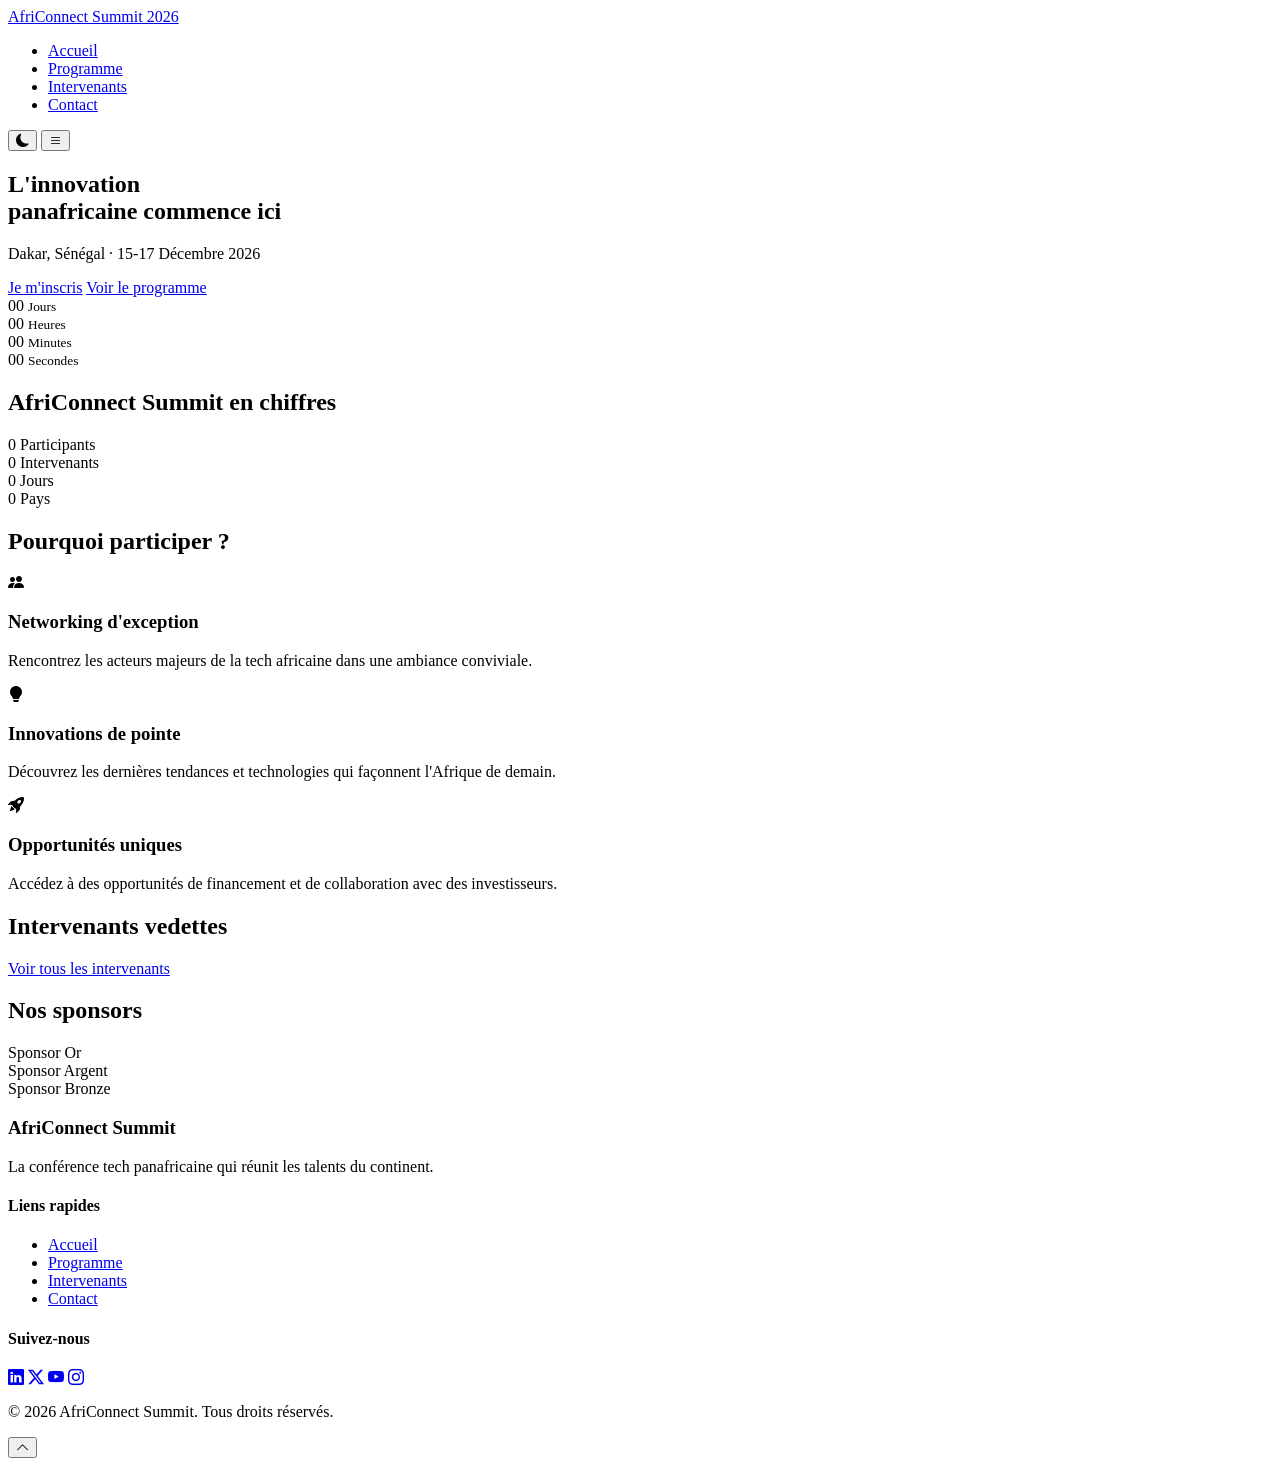
==== index.html @ 781bcf7b "Initialisation du projet AfriConnect Summit" ====
<!DOCTYPE html>
<html lang="fr">
<head>
    <meta charset="UTF-8">
    <meta name="viewport" content="width=device-width, initial-scale=1.0">
    <title>AfriConnect Summit 2026</title>

    <!-- Google Fonts -->
    <link rel="preconnect" href="https://fonts.googleapis.com">
    <link rel="preconnect" href="https://fonts.gstatic.com" crossorigin>
    <link href="https://fonts.googleapis.com/css2?family=Inter:wght@300;400;500;600;700&family=Space+Grotesk:wght@500;600;700&display=swap" rel="stylesheet">

    <!-- Bootstrap Icons -->
    <link rel="stylesheet" href="https://cdn.jsdelivr.net/npm/bootstrap-icons@1.11.3/font/bootstrap-icons.min.css">

    <!-- CSS -->
    <link rel="stylesheet" href="css/style.css">

    <!-- Favicon (optionnel) -->
    <link rel="icon" href="images/favicon.ico">
</head>
<body>

    <!-- ============================================
         NAVBAR
         ============================================ -->
    <header id="navbar">
        <nav>
            <div class="nav-logo">
                <a href="index.html">AfriConnect <span>Summit 2026</span></a>
            </div>

            <ul class="nav-links">
                <li><a href="index.html" class="active">Accueil</a></li>
                <li><a href="programme.html">Programme</a></li>
                <li><a href="intervenants.html">Intervenants</a></li>
                <li><a href="contact.html">Contact</a></li>
            </ul>

            <div class="nav-actions">
                <button id="themeToggle" aria-label="Basculer le thème">
                    <i class="bi bi-moon-fill"></i>
                </button>
                <button id="hamburger" aria-label="Menu" class="hamburger">
                    <i class="bi bi-list"></i>
                </button>
            </div>
        </nav>
    </header>

    <!-- ============================================
         MAIN CONTENT
         ============================================ -->
    <main>

        <!-- SECTION HERO -->
        <section id="hero">
            <div class="hero-content">
                <h1>L'innovation <br>panafricaine commence ici</h1>
                <p>Dakar, Sénégal · 15-17 Décembre 2026</p>
                <div class="hero-buttons">
                    <a href="contact.html" class="btn btn-primary">Je m'inscris</a>
                    <a href="programme.html" class="btn btn-secondary">Voir le programme</a>
                </div>
                <!-- Compte à rebours -->
                <div id="countdown">
                    <div class="countdown-item">
                        <span id="days">00</span>
                        <small>Jours</small>
                    </div>
                    <div class="countdown-item">
                        <span id="hours">00</span>
                        <small>Heures</small>
                    </div>
                    <div class="countdown-item">
                        <span id="minutes">00</span>
                        <small>Minutes</small>
                    </div>
                    <div class="countdown-item">
                        <span id="seconds">00</span>
                        <small>Secondes</small>
                    </div>
                </div>
            </div>
        </section>

        <!-- SECTION CHIFFRES CLÉS -->
        <section id="stats">
            <div class="container">
                <h2>AfriConnect Summit en chiffres</h2>
                <div class="stats-grid">
                    <div class="stat-item">
                        <span class="stat-number" data-target="1200">0</span>
                        <span class="stat-label">Participants</span>
                    </div>
                    <div class="stat-item">
                        <span class="stat-number" data-target="48">0</span>
                        <span class="stat-label">Intervenants</span>
                    </div>
                    <div class="stat-item">
                        <span class="stat-number" data-target="3">0</span>
                        <span class="stat-label">Jours</span>
                    </div>
                    <div class="stat-item">
                        <span class="stat-number" data-target="12">0</span>
                        <span class="stat-label">Pays</span>
                    </div>
                </div>
            </div>
        </section>

        <!-- SECTION POURQUOI PARTICIPER -->
        <section id="why-attend">
            <div class="container">
                <h2>Pourquoi participer ?</h2>
                <div class="why-grid">
                    <div class="why-item">
                        <i class="bi bi-people-fill"></i>
                        <h3>Networking d'exception</h3>
                        <p>Rencontrez les acteurs majeurs de la tech africaine dans une ambiance conviviale.</p>
                    </div>
                    <div class="why-item">
                        <i class="bi bi-lightbulb-fill"></i>
                        <h3>Innovations de pointe</h3>
                        <p>Découvrez les dernières tendances et technologies qui façonnent l'Afrique de demain.</p>
                    </div>
                    <div class="why-item">
                        <i class="bi bi-rocket-takeoff-fill"></i>
                        <h3>Opportunités uniques</h3>
                        <p>Accédez à des opportunités de financement et de collaboration avec des investisseurs.</p>
                    </div>
                </div>
            </div>
        </section>

        <!-- SECTION INTERVENANTS VEDETTES -->
        <section id="featured-speakers">
            <div class="container">
                <h2>Intervenants vedettes</h2>
                <div class="speakers-grid">
                    <!-- Les 4 cartes seront créées ici -->
                </div>
                <div class="text-center">
                    <a href="intervenants.html" class="btn btn-primary">Voir tous les intervenants</a>
                </div>
            </div>
        </section>

        <!-- SECTION SPONSORS -->
        <section id="sponsors">
            <div class="container">
                <h2>Nos sponsors</h2>
                <div class="sponsors-list">
                    <div class="sponsor gold">Sponsor Or</div>
                    <div class="sponsor silver">Sponsor Argent</div>
                    <div class="sponsor bronze">Sponsor Bronze</div>
                </div>
            </div>
        </section>

    </main>

    <!-- ============================================
         FOOTER
         ============================================ -->
    <footer>
        <div class="container">
            <div class="footer-grid">
                <div class="footer-col">
                    <h3>AfriConnect Summit</h3>
                    <p>La conférence tech panafricaine qui réunit les talents du continent.</p>
                </div>
                <div class="footer-col">
                    <h4>Liens rapides</h4>
                    <ul>
                        <li><a href="index.html">Accueil</a></li>
                        <li><a href="programme.html">Programme</a></li>
                        <li><a href="intervenants.html">Intervenants</a></li>
                        <li><a href="contact.html">Contact</a></li>
                    </ul>
                </div>
                <div class="footer-col">
                    <h4>Suivez-nous</h4>
                    <div class="social-links">
                        <a href="#" aria-label="LinkedIn"><i class="bi bi-linkedin"></i></a>
                        <a href="#" aria-label="Twitter"><i class="bi bi-twitter-x"></i></a>
                        <a href="#" aria-label="YouTube"><i class="bi bi-youtube"></i></a>
                        <a href="#" aria-label="Instagram"><i class="bi bi-instagram"></i></a>
                    </div>
                </div>
            </div>
            <div class="footer-bottom">
                <p>&copy; <span id="currentYear">2026</span> AfriConnect Summit. Tous droits réservés.</p>
                <button id="backToTop" aria-label="Retour en haut">
                    <i class="bi bi-chevron-up"></i>
                </button>
            </div>
        </div>
    </footer>

    <!-- JavaScript -->
    <script src="js/main.js"></script>
</body>
</html>
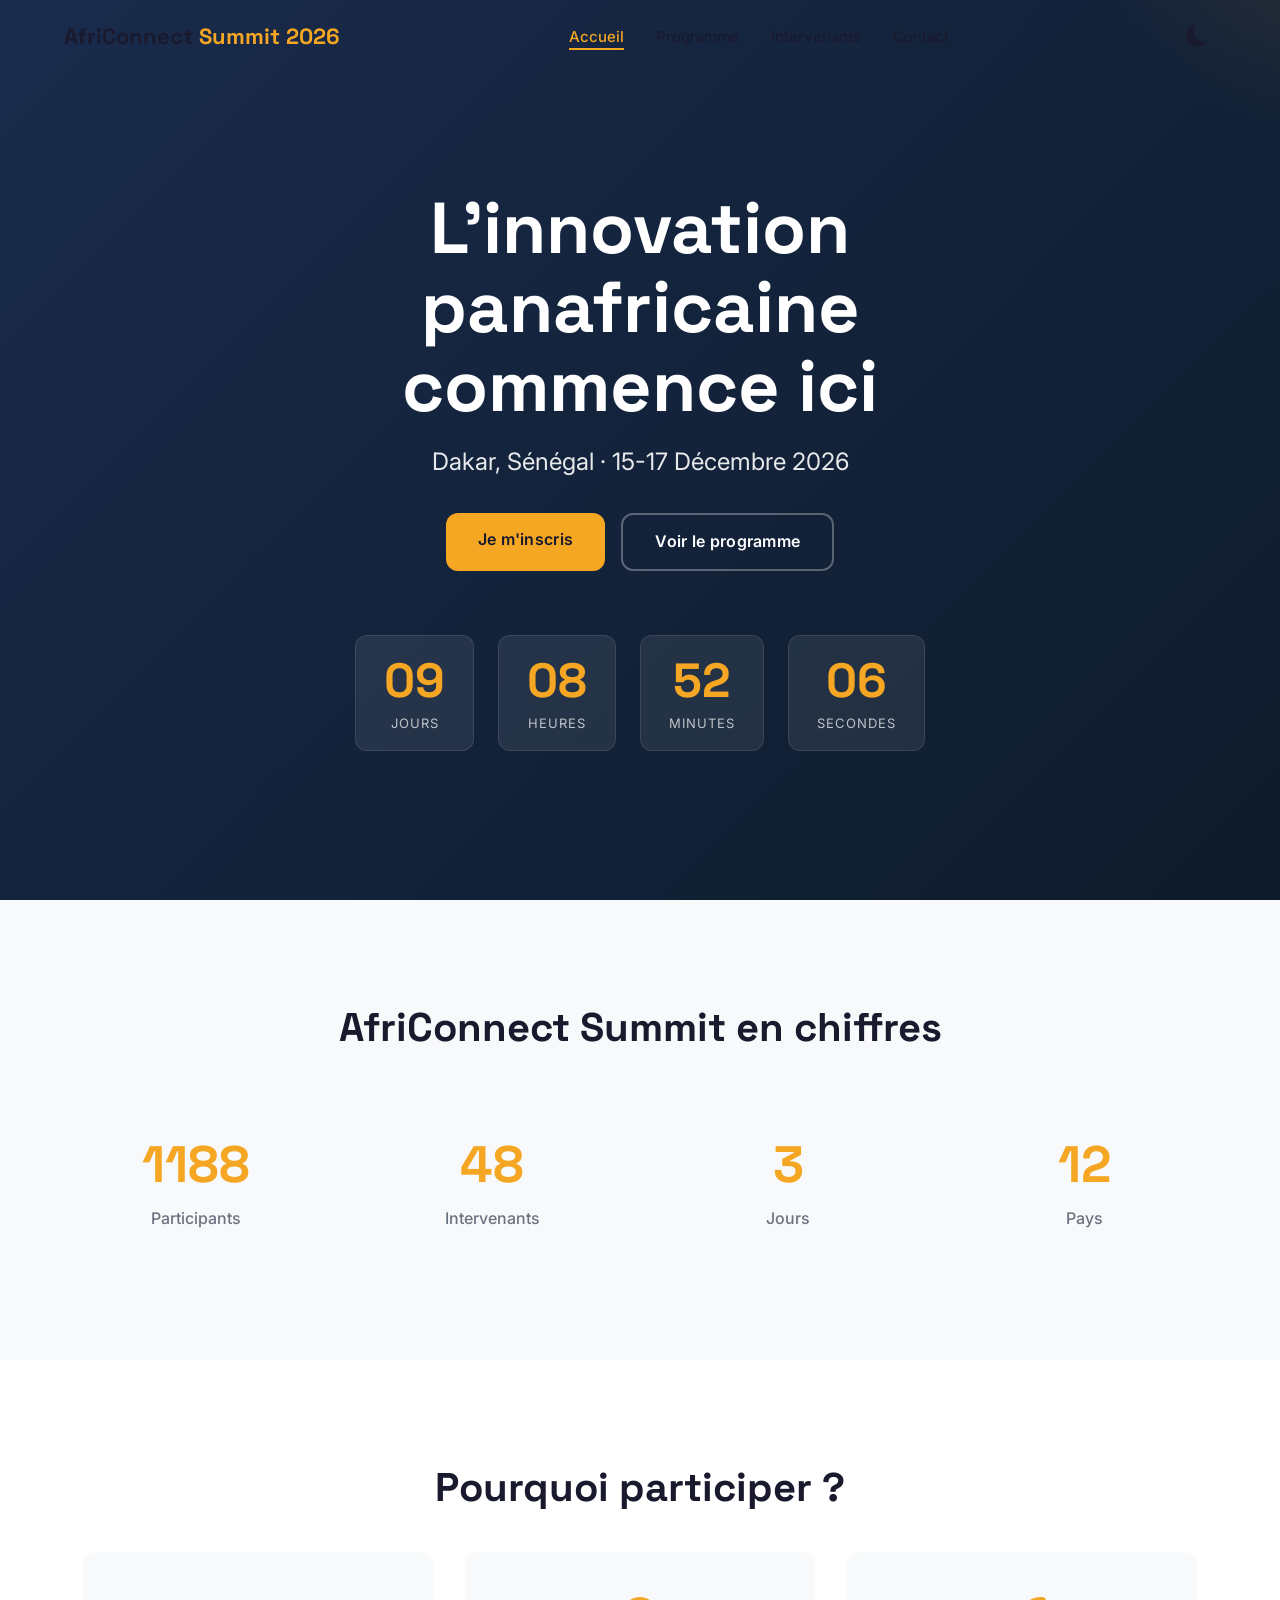
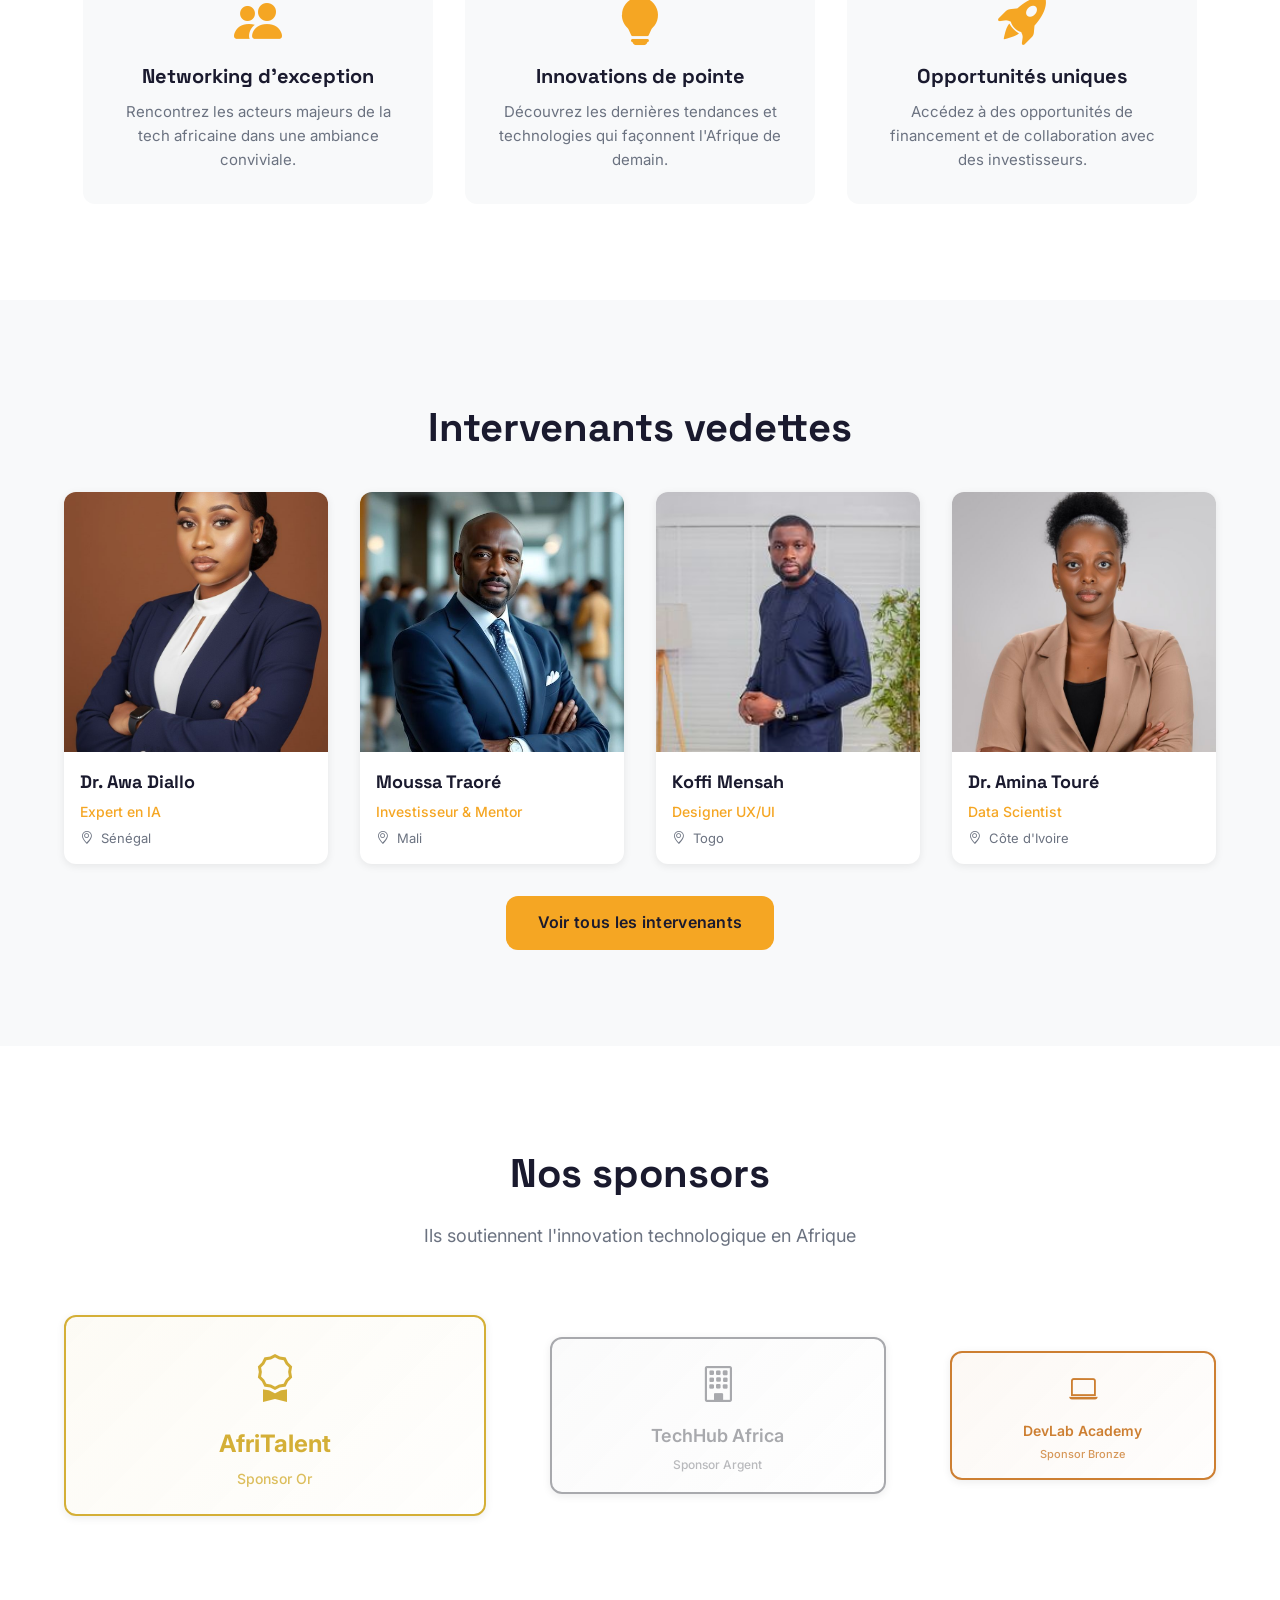
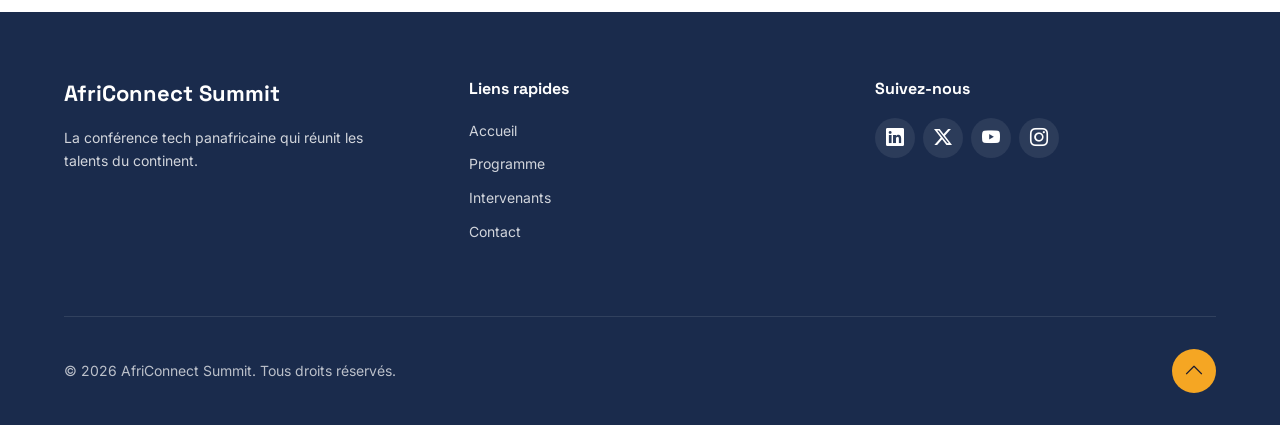
==== commit 90d5de0d: "Initialisation du projet : structure et README" ====
--- a/index.html
+++ b/index.html
@@ -138,7 +138,45 @@
             <div class="container">
                 <h2>Intervenants vedettes</h2>
                 <div class="speakers-grid">
-                    <!-- Les 4 cartes seront créées ici -->
+                    <!-- Carte 1 -->
+                    <div class="speaker-card" data-category="ia-tech">
+                        <img src="images/photo-1.jpg" alt="Dr. Awa Diallo - Photo de profil" loading="lazy">
+                        <div class="speaker-info">
+                            <h3>Dr. Awa Diallo</h3>
+                            <span class="speaker-role">Expert en IA</span>
+                            <span class="speaker-country"><i class="bi bi-geo-alt"></i> Sénégal</span>
+                        </div>
+                    </div>
+
+                    <!-- Carte 2 -->
+                    <div class="speaker-card" data-category="business">
+                        <img src="images/photo-5.jpg" alt="Moussa Traoré - Photo de profil" loading="lazy">
+                        <div class="speaker-info">
+                            <h3>Moussa Traoré</h3>
+                            <span class="speaker-role">Investisseur & Mentor</span>
+                            <span class="speaker-country"><i class="bi bi-geo-alt"></i> Mali</span>
+                        </div>
+                    </div>
+
+                    <!-- Carte 3 -->
+                    <div class="speaker-card" data-category="design">
+                        <img src="images/photo-3.jpg" alt="Koffi Mensah - Photo de profil" loading="lazy">
+                        <div class="speaker-info">
+                            <h3>Koffi Mensah</h3>
+                            <span class="speaker-role">Designer UX/UI</span>
+                            <span class="speaker-country"><i class="bi bi-geo-alt"></i> Togo</span>
+                        </div>
+                    </div>
+
+                    <!-- Carte 4 -->
+                    <div class="speaker-card" data-category="data">
+                        <img src="images/photo-6.jpg" alt="Dr. Amina Touré - Photo de profil" loading="lazy">
+                        <div class="speaker-info">
+                            <h3>Dr. Amina Touré</h3>
+                            <span class="speaker-role">Data Scientist</span>
+                            <span class="speaker-country"><i class="bi bi-geo-alt"></i> Côte d'Ivoire</span>
+                        </div>
+                    </div>
                 </div>
                 <div class="text-center">
                     <a href="intervenants.html" class="btn btn-primary">Voir tous les intervenants</a>
@@ -146,14 +184,34 @@
             </div>
         </section>
 
-        <!-- SECTION SPONSORS -->
+        <!-- ============================================
+             SECTION SPONSORS AVEC AFRITALENT
+             ============================================ -->
         <section id="sponsors">
             <div class="container">
                 <h2>Nos sponsors</h2>
+                <p class="section-subtitle">Ils soutiennent l'innovation technologique en Afrique</p>
                 <div class="sponsors-list">
-                    <div class="sponsor gold">Sponsor Or</div>
-                    <div class="sponsor silver">Sponsor Argent</div>
-                    <div class="sponsor bronze">Sponsor Bronze</div>
+                    <!-- Sponsor Or - AfriTalent (le plus grand) -->
+                    <div class="sponsor gold">
+                        <i class="bi bi-award"></i>
+                        <span>AfriTalent</span>
+                        <small>Sponsor Or</small>
+                    </div>
+                    
+                    <!-- Sponsor Argent -->
+                    <div class="sponsor silver">
+                        <i class="bi bi-building"></i>
+                        <span>TechHub Africa</span>
+                        <small>Sponsor Argent</small>
+                    </div>
+                    
+                    <!-- Sponsor Bronze (le plus petit) -->
+                    <div class="sponsor bronze">
+                        <i class="bi bi-laptop"></i>
+                        <span>DevLab Academy</span>
+                        <small>Sponsor Bronze</small>
+                    </div>
                 </div>
             </div>
         </section>
--- a/css/style.css
+++ b/css/style.css
@@ -0,0 +1,1684 @@
+/* ============================================
+   VARIABLES CSS
+   ============================================ */
+:root {
+    /* Couleurs principales */
+    --color-primary: #1A2B4C;
+    --color-primary-light: #2A4B7C;
+    --color-secondary: #F5A623;
+    --color-secondary-light: #F7C35C;
+    --color-accent: #E74C3C;
+    --color-accent-light: #F1948A;
+    
+    /* Couleurs neutres */
+    --color-bg: #FFFFFF;
+    --color-text: #1A1A2E;
+    --color-surface: #F8F9FA;
+    --color-surface-hover: #EEF0F2;
+    --color-border: #E0E0E0;
+    --color-muted: #6B7280;
+    
+    /* Typographie */
+    --font-heading: 'Space Grotesk', sans-serif;
+    --font-body: 'Inter', sans-serif;
+    
+    /* Espacements */
+    --spacing-xs: 4px;
+    --spacing-sm: 8px;
+    --spacing-md: 16px;
+    --spacing-lg: 32px;
+    --spacing-xl: 64px;
+    --spacing-xxl: 96px;
+    
+    /* Rayons */
+    --radius-sm: 8px;
+    --radius-md: 12px;
+    --radius-lg: 20px;
+    --radius-xl: 28px;
+    
+    /* Ombres */
+    --shadow-sm: 0 2px 8px rgba(0,0,0,0.08);
+    --shadow-md: 0 4px 20px rgba(0,0,0,0.12);
+    --shadow-lg: 0 8px 40px rgba(0,0,0,0.16);
+    --shadow-xl: 0 12px 60px rgba(0,0,0,0.20);
+    
+    /* Transitions */
+    --transition: 0.3s ease;
+    --transition-slow: 0.5s ease;
+    
+    /* Container */
+    --container-max: 1200px;
+    --container-padding: 24px;
+}
+
+/* ============================================
+   DARK MODE
+   ============================================ */
+[data-theme="dark"] {
+    --color-primary: #58A6FF;
+    --color-primary-light: #79C0FF;
+    --color-secondary: #F5A623;
+    --color-secondary-light: #F7C35C;
+    --color-accent: #FF6B6B;
+    --color-accent-light: #FF9999;
+    --color-bg: #0D1117;
+    --color-text: #E6EDF3;
+    --color-surface: #161B22;
+    --color-surface-hover: #21262D;
+    --color-border: #30363D;
+    --color-muted: #8B949E;
+    --shadow-sm: 0 2px 8px rgba(0,0,0,0.4);
+    --shadow-md: 0 4px 20px rgba(0,0,0,0.5);
+    --shadow-lg: 0 8px 40px rgba(0,0,0,0.6);
+    --shadow-xl: 0 12px 60px rgba(0,0,0,0.7);
+}
+
+/* ============================================
+   RESET & STYLES DE BASE
+   ============================================ */
+* {
+    margin: 0;
+    padding: 0;
+    box-sizing: border-box;
+}
+
+html {
+    scroll-behavior: smooth;
+}
+
+body {
+    font-family: var(--font-body);
+    background-color: var(--color-bg);
+    color: var(--color-text);
+    line-height: 1.6;
+    transition: background-color var(--transition), color var(--transition);
+    overflow-x: hidden;
+}
+
+a {
+    text-decoration: none;
+    color: inherit;
+}
+
+img {
+    max-width: 100%;
+    display: block;
+}
+
+ul {
+    list-style: none;
+}
+
+/* ============================================
+   CONTAINER
+   ============================================ */
+.container {
+    max-width: var(--container-max);
+    margin: 0 auto;
+    padding: 0 var(--container-padding);
+}
+
+/* ============================================
+   BOUTONS
+   ============================================ */
+.btn {
+    display: inline-block;
+    padding: 14px 32px;
+    border-radius: var(--radius-md);
+    font-family: var(--font-body);
+    font-weight: 600;
+    font-size: 16px;
+    border: none;
+    cursor: pointer;
+    transition: all var(--transition);
+    text-align: center;
+    letter-spacing: 0.3px;
+}
+
+.btn-primary {
+    background: var(--color-secondary);
+    color: #1A1A2E;
+}
+
+.btn-primary:hover {
+    background: var(--color-secondary-light);
+    transform: translateY(-2px);
+    box-shadow: var(--shadow-md);
+}
+
+.btn-secondary {
+    background: transparent;
+    color: var(--color-text);
+    border: 2px solid var(--color-border);
+}
+
+.btn-secondary:hover {
+    background: var(--color-surface);
+    border-color: var(--color-secondary);
+    transform: translateY(-2px);
+}
+
+.btn-outline {
+    background: transparent;
+    color: var(--color-secondary);
+    border: 2px solid var(--color-secondary);
+}
+
+.btn-outline:hover {
+    background: var(--color-secondary);
+    color: #1A1A2E;
+    transform: translateY(-2px);
+}
+
+.text-center {
+    text-align: center;
+}
+
+/* ============================================
+   SECTION TITLES
+   ============================================ */
+section h2 {
+    font-family: var(--font-heading);
+    font-size: clamp(28px, 4vw, 40px);
+    font-weight: 700;
+    text-align: center;
+    margin-bottom: var(--spacing-md);
+}
+
+.section-subtitle {
+    text-align: center;
+    color: var(--color-muted);
+    font-size: 18px;
+    max-width: 600px;
+    margin: 0 auto var(--spacing-xl);
+}
+
+/* ============================================
+   NAVBAR
+   ============================================ */
+#navbar {
+    position: fixed;
+    top: 0;
+    left: 0;
+    right: 0;
+    z-index: 1000;
+    padding: 16px 0;
+    transition: all var(--transition);
+    background: transparent;
+}
+
+#navbar.scrolled {
+    background: var(--color-bg);
+    box-shadow: var(--shadow-sm);
+    padding: 12px 0;
+    backdrop-filter: blur(10px);
+    -webkit-backdrop-filter: blur(10px);
+}
+
+[data-theme="dark"] #navbar.scrolled {
+    background: rgba(13, 17, 23, 0.92);
+}
+
+#navbar nav {
+    max-width: var(--container-max);
+    margin: 0 auto;
+    padding: 0 var(--container-padding);
+    display: flex;
+    align-items: center;
+    justify-content: space-between;
+}
+
+.nav-logo a {
+    font-family: var(--font-heading);
+    font-size: 22px;
+    font-weight: 700;
+    color: var(--color-text);
+}
+
+.nav-logo span {
+    color: var(--color-secondary);
+}
+
+.nav-links {
+    display: flex;
+    align-items: center;
+    gap: 32px;
+}
+
+.nav-links a {
+    font-size: 15px;
+    font-weight: 500;
+    color: var(--color-text);
+    transition: color var(--transition);
+    position: relative;
+}
+
+.nav-links a::after {
+    content: '';
+    position: absolute;
+    bottom: -4px;
+    left: 0;
+    width: 0;
+    height: 2px;
+    background: var(--color-secondary);
+    transition: width var(--transition);
+}
+
+.nav-links a:hover::after,
+.nav-links a.active::after {
+    width: 100%;
+}
+
+.nav-links a.active {
+    color: var(--color-secondary);
+}
+
+.nav-actions {
+    display: flex;
+    align-items: center;
+    gap: 12px;
+}
+
+#themeToggle,
+.hamburger {
+    background: none;
+    border: none;
+    font-size: 22px;
+    color: var(--color-text);
+    cursor: pointer;
+    padding: 8px;
+    border-radius: 50%;
+    transition: background var(--transition);
+    display: flex;
+    align-items: center;
+    justify-content: center;
+}
+
+#themeToggle:hover,
+.hamburger:hover {
+    background: var(--color-surface-hover);
+}
+
+.hamburger {
+    display: none;
+    font-size: 28px;
+}
+
+/* ============================================
+   HERO SECTION
+   ============================================ */
+#hero {
+    min-height: 100vh;
+    display: flex;
+    align-items: center;
+    justify-content: center;
+    text-align: center;
+    background: linear-gradient(135deg, var(--color-primary) 0%, #0D1B2A 100%);
+    color: #fff;
+    padding: 100px 20px 60px;
+    position: relative;
+    overflow: hidden;
+}
+
+#hero::before {
+    content: '';
+    position: absolute;
+    top: -50%;
+    right: -30%;
+    width: 600px;
+    height: 600px;
+    background: radial-gradient(circle, rgba(245, 166, 35, 0.15) 0%, transparent 70%);
+    border-radius: 50%;
+    animation: heroGlow 8s ease-in-out infinite alternate;
+}
+
+@keyframes heroGlow {
+    0% { transform: translate(0, 0) scale(1); }
+    100% { transform: translate(-100px, 50px) scale(1.2); }
+}
+
+.hero-content {
+    position: relative;
+    z-index: 1;
+    max-width: 800px;
+    animation: heroFadeIn 1.2s ease forwards;
+}
+
+@keyframes heroFadeIn {
+    from {
+        opacity: 0;
+        transform: translateY(40px);
+    }
+    to {
+        opacity: 1;
+        transform: translateY(0);
+    }
+}
+
+#hero h1 {
+    font-family: var(--font-heading);
+    font-size: clamp(40px, 7vw, 72px);
+    font-weight: 700;
+    line-height: 1.1;
+    margin-bottom: var(--spacing-md);
+}
+
+#hero h1 br {
+    display: block;
+}
+
+#hero p {
+    font-size: clamp(18px, 2vw, 24px);
+    opacity: 0.9;
+    margin-bottom: var(--spacing-lg);
+}
+
+.hero-buttons {
+    display: flex;
+    gap: var(--spacing-md);
+    justify-content: center;
+    flex-wrap: wrap;
+    margin-bottom: var(--spacing-xl);
+}
+
+.hero-buttons .btn-primary {
+    background: var(--color-secondary);
+    color: #1A1A2E;
+}
+
+.hero-buttons .btn-primary:hover {
+    background: var(--color-secondary-light);
+    transform: translateY(-3px);
+    box-shadow: 0 8px 30px rgba(245, 166, 35, 0.3);
+}
+
+.hero-buttons .btn-secondary {
+    border-color: rgba(255,255,255,0.3);
+    color: #fff;
+}
+
+.hero-buttons .btn-secondary:hover {
+    background: rgba(255,255,255,0.1);
+    border-color: #fff;
+}
+
+/* ============================================
+   COUNTDOWN
+   ============================================ */
+#countdown {
+    display: flex;
+    gap: 24px;
+    justify-content: center;
+    margin-top: var(--spacing-lg);
+    flex-wrap: wrap;
+}
+
+.countdown-item {
+    display: flex;
+    flex-direction: column;
+    align-items: center;
+    background: rgba(255,255,255,0.08);
+    backdrop-filter: blur(10px);
+    -webkit-backdrop-filter: blur(10px);
+    border: 1px solid rgba(255,255,255,0.1);
+    border-radius: var(--radius-md);
+    padding: 16px 28px;
+    min-width: 80px;
+    transition: all var(--transition);
+}
+
+.countdown-item:hover {
+    transform: translateY(-4px);
+    background: rgba(255,255,255,0.15);
+}
+
+.countdown-item span {
+    font-family: var(--font-heading);
+    font-size: clamp(32px, 4vw, 48px);
+    font-weight: 700;
+    color: var(--color-secondary);
+    line-height: 1.2;
+}
+
+.countdown-item small {
+    font-size: 13px;
+    text-transform: uppercase;
+    letter-spacing: 1px;
+    opacity: 0.7;
+    margin-top: 4px;
+}
+
+/* ============================================
+   STATS SECTION
+   ============================================ */
+#stats {
+    padding: var(--spacing-xxl) 0;
+    background: var(--color-surface);
+    transition: background var(--transition);
+}
+
+.stats-grid {
+    display: grid;
+    grid-template-columns: repeat(4, 1fr);
+    gap: var(--spacing-lg);
+    margin-top: var(--spacing-lg);
+}
+
+.stat-item {
+    text-align: center;
+    padding: var(--spacing-lg);
+}
+
+.stat-number {
+    font-family: var(--font-heading);
+    font-size: clamp(36px, 4vw, 52px);
+    font-weight: 700;
+    color: var(--color-secondary);
+    display: block;
+}
+
+.stat-label {
+    font-size: 16px;
+    color: var(--color-muted);
+    font-weight: 500;
+    margin-top: var(--spacing-xs);
+}
+
+/* ============================================
+   WHY ATTEND SECTION
+   ============================================ */
+#why-attend {
+    padding: var(--spacing-xxl) 0;
+}
+
+.why-grid {
+    display: flex;
+    gap: var(--spacing-lg);
+    justify-content: center;
+    flex-wrap: wrap;
+    margin-top: var(--spacing-lg);
+}
+
+.why-item {
+    flex: 1;
+    min-width: 250px;
+    max-width: 350px;
+    text-align: center;
+    padding: var(--spacing-lg);
+    border-radius: var(--radius-md);
+    background: var(--color-surface);
+    transition: all var(--transition);
+    opacity: 0;
+    transform: translateY(30px);
+}
+
+.why-item.visible {
+    opacity: 1;
+    transform: translateY(0);
+}
+
+.why-item:hover {
+    transform: translateY(-8px);
+    box-shadow: var(--shadow-md);
+}
+
+.why-item i {
+    font-size: 48px;
+    color: var(--color-secondary);
+    margin-bottom: var(--spacing-md);
+}
+
+.why-item h3 {
+    font-family: var(--font-heading);
+    font-size: 20px;
+    margin-bottom: var(--spacing-sm);
+}
+
+.why-item p {
+    color: var(--color-muted);
+    font-size: 15px;
+}
+
+/* ============================================
+   SPEAKERS SECTION
+   ============================================ */
+#featured-speakers,
+#speakers {
+    padding: var(--spacing-xxl) 0;
+    background: var(--color-surface);
+    transition: background var(--transition);
+}
+
+.speakers-grid {
+    display: grid;
+    grid-template-columns: repeat(4, 1fr);
+    gap: var(--spacing-lg);
+    margin: var(--spacing-lg) 0;
+}
+
+.speaker-card {
+    background: var(--color-bg);
+    border-radius: var(--radius-md);
+    overflow: hidden;
+    transition: all var(--transition);
+    box-shadow: var(--shadow-sm);
+    cursor: pointer;
+}
+
+.speaker-card:hover {
+    transform: translateY(-8px);
+    box-shadow: var(--shadow-lg);
+}
+
+.speaker-card img {
+    width: 100%;
+    height: 260px;
+    object-fit: cover;
+}
+
+.speaker-info {
+    padding: var(--spacing-md);
+}
+
+.speaker-info h3 {
+    font-family: var(--font-heading);
+    font-size: 18px;
+    margin-bottom: 4px;
+}
+
+.speaker-role {
+    display: block;
+    font-size: 14px;
+    color: var(--color-secondary);
+    font-weight: 500;
+}
+
+.speaker-country {
+    display: block;
+    font-size: 13px;
+    color: var(--color-muted);
+    margin-top: 4px;
+}
+
+.speaker-country i {
+    margin-right: 4px;
+}
+
+/* ============================================
+   SPONSORS SECTION
+   ============================================ */
+#sponsors {
+    padding: var(--spacing-xxl) 0;
+}
+
+.sponsors-list {
+    display: flex;
+    align-items: center;
+    justify-content: center;
+    gap: var(--spacing-xl);
+    flex-wrap: wrap;
+    margin-top: var(--spacing-lg);
+}
+
+.sponsor {
+    text-align: center;
+    border-radius: var(--radius-md);
+    font-weight: 600;
+    transition: all var(--transition);
+    border: 2px solid var(--color-border);
+    background: var(--color-bg);
+    box-shadow: var(--shadow-sm);
+    cursor: default;
+    display: flex;
+    flex-direction: column;
+    align-items: center;
+    justify-content: center;
+}
+
+.sponsor:hover {
+    transform: translateY(-8px);
+    box-shadow: var(--shadow-lg);
+}
+
+/* Sponsor Or - le plus grand */
+.sponsor.gold {
+    font-size: 24px;
+    padding: 24px 48px;
+    border-color: #D4AF37;
+    color: #D4AF37;
+    flex: 1.2;
+    background: linear-gradient(135deg, rgba(212, 175, 55, 0.05), rgba(212, 175, 55, 0.01));
+}
+
+.sponsor.gold i {
+    font-size: 48px;
+    display: block;
+    margin-bottom: var(--spacing-sm);
+}
+
+.sponsor.gold span {
+    display: block;
+    font-weight: 700;
+}
+
+.sponsor.gold small {
+    display: block;
+    font-size: 14px;
+    font-weight: 500;
+    opacity: 0.8;
+    margin-top: var(--spacing-xs);
+}
+
+/* Sponsor Argent - taille moyenne */
+.sponsor.silver {
+    font-size: 18px;
+    padding: 18px 32px;
+    border-color: #A8A9AD;
+    color: #A8A9AD;
+    flex: 1;
+    background: linear-gradient(135deg, rgba(168, 169, 173, 0.05), rgba(168, 169, 173, 0.01));
+}
+
+.sponsor.silver i {
+    font-size: 36px;
+    display: block;
+    margin-bottom: var(--spacing-sm);
+}
+
+.sponsor.silver span {
+    display: block;
+    font-weight: 600;
+}
+
+.sponsor.silver small {
+    display: block;
+    font-size: 12px;
+    font-weight: 500;
+    opacity: 0.8;
+    margin-top: var(--spacing-xs);
+}
+
+/* Sponsor Bronze - le plus petit */
+.sponsor.bronze {
+    font-size: 14px;
+    padding: 14px 24px;
+    border-color: #CD7F32;
+    color: #CD7F32;
+    flex: 0.8;
+    background: linear-gradient(135deg, rgba(205, 127, 50, 0.05), rgba(205, 127, 50, 0.01));
+}
+
+.sponsor.bronze i {
+    font-size: 28px;
+    display: block;
+    margin-bottom: var(--spacing-sm);
+}
+
+.sponsor.bronze span {
+    display: block;
+    font-weight: 600;
+}
+
+.sponsor.bronze small {
+    display: block;
+    font-size: 11px;
+    font-weight: 500;
+    opacity: 0.8;
+    margin-top: var(--spacing-xs);
+}
+
+/* Dark mode pour les sponsors */
+[data-theme="dark"] .sponsor.gold {
+    border-color: #F5C842;
+    color: #F5C842;
+}
+
+[data-theme="dark"] .sponsor.silver {
+    border-color: #C0C0C0;
+    color: #C0C0C0;
+}
+
+[data-theme="dark"] .sponsor.bronze {
+    border-color: #E08B4A;
+    color: #E08B4A;
+}
+
+/* ============================================
+   PAGE HERO (internal pages)
+   ============================================ */
+.page-hero {
+    padding: 140px 0 60px;
+    background: linear-gradient(135deg, var(--color-primary) 0%, #0D1B2A 100%);
+    color: #fff;
+    text-align: center;
+}
+
+.page-hero h1 {
+    font-family: var(--font-heading);
+    font-size: clamp(32px, 5vw, 52px);
+    font-weight: 700;
+}
+
+.breadcrumb {
+    margin-top: var(--spacing-md);
+    font-size: 14px;
+}
+
+.breadcrumb a {
+    color: var(--color-secondary);
+    transition: color var(--transition);
+}
+
+.breadcrumb a:hover {
+    color: var(--color-secondary-light);
+}
+
+.breadcrumb .separator {
+    margin: 0 8px;
+    opacity: 0.5;
+}
+
+/* ============================================
+   PROGRAM / TABS SECTION
+   ============================================ */
+#program {
+    padding: var(--spacing-xxl) 0;
+}
+
+.tabs {
+    display: flex;
+    gap: var(--spacing-sm);
+    justify-content: center;
+    margin-bottom: var(--spacing-lg);
+    flex-wrap: wrap;
+}
+
+.tab-btn {
+    padding: 12px 28px;
+    border: 2px solid var(--color-border);
+    background: transparent;
+    border-radius: var(--radius-md);
+    font-family: var(--font-body);
+    font-weight: 600;
+    font-size: 16px;
+    color: var(--color-text);
+    cursor: pointer;
+    transition: all var(--transition);
+}
+
+.tab-btn:hover {
+    border-color: var(--color-secondary);
+    color: var(--color-secondary);
+}
+
+.tab-btn.active {
+    background: var(--color-secondary);
+    border-color: var(--color-secondary);
+    color: #1A1A2E;
+}
+
+.tab-date {
+    display: block;
+    font-size: 12px;
+    font-weight: 400;
+    opacity: 0.7;
+}
+
+.tab-content {
+    display: none;
+    animation: fadeInTab 0.4s ease;
+}
+
+.tab-content.active {
+    display: block;
+}
+
+@keyframes fadeInTab {
+    from {
+        opacity: 0;
+        transform: translateY(20px);
+    }
+    to {
+        opacity: 1;
+        transform: translateY(0);
+    }
+}
+
+.tab-content h3 {
+    font-family: var(--font-heading);
+    font-size: 24px;
+    text-align: center;
+    margin-bottom: var(--spacing-lg);
+}
+
+/* ============================================
+   SCHEDULE TABLE
+   ============================================ */
+.schedule-table {
+    width: 100%;
+    border-collapse: collapse;
+    border-radius: var(--radius-md);
+    overflow: hidden;
+    box-shadow: var(--shadow-sm);
+}
+
+.schedule-table thead {
+    background: var(--color-primary);
+    color: #fff;
+}
+
+[data-theme="dark"] .schedule-table thead {
+    background: var(--color-surface-hover);
+}
+
+.schedule-table th,
+.schedule-table td {
+    padding: 14px 20px;
+    text-align: left;
+    font-size: 14px;
+}
+
+.schedule-table tbody tr {
+    transition: background var(--transition);
+    border-bottom: 1px solid var(--color-border);
+}
+
+.schedule-table tbody tr:nth-child(even) {
+    background: var(--color-surface);
+}
+
+.schedule-table tbody tr:hover {
+    background: var(--color-surface-hover);
+}
+
+/* ============================================
+   THEMATICS SECTION
+   ============================================ */
+#thematics {
+    padding: var(--spacing-xxl) 0;
+    background: var(--color-surface);
+    transition: background var(--transition);
+}
+
+.thematics-grid {
+    display: grid;
+    grid-template-columns: repeat(2, 1fr);
+    gap: var(--spacing-lg);
+    margin-top: var(--spacing-lg);
+}
+
+.thematic-item {
+    padding: var(--spacing-lg);
+    text-align: center;
+    background: var(--color-bg);
+    border-radius: var(--radius-md);
+    transition: all var(--transition);
+    box-shadow: var(--shadow-sm);
+    opacity: 0;
+    transform: translateY(30px);
+}
+
+.thematic-item.visible {
+    opacity: 1;
+    transform: translateY(0);
+}
+
+.thematic-item:hover {
+    transform: translateY(-4px);
+    box-shadow: var(--shadow-md);
+}
+
+.thematic-item i {
+    font-size: 40px;
+    color: var(--color-secondary);
+    margin-bottom: var(--spacing-md);
+}
+
+.thematic-item h3 {
+    font-family: var(--font-heading);
+    font-size: 20px;
+    margin-bottom: var(--spacing-sm);
+}
+
+.thematic-item p {
+    color: var(--color-muted);
+    font-size: 15px;
+}
+
+/* ============================================
+   FILTERS
+   ============================================ */
+.filters {
+    display: flex;
+    gap: var(--spacing-sm);
+    justify-content: center;
+    margin-bottom: var(--spacing-lg);
+    flex-wrap: wrap;
+}
+
+.filter-btn {
+    padding: 10px 24px;
+    border: 2px solid var(--color-border);
+    background: transparent;
+    border-radius: var(--radius-md);
+    font-family: var(--font-body);
+    font-weight: 500;
+    font-size: 14px;
+    color: var(--color-text);
+    cursor: pointer;
+    transition: all var(--transition);
+}
+
+.filter-btn:hover {
+    border-color: var(--color-secondary);
+    color: var(--color-secondary);
+}
+
+.filter-btn.active {
+    background: var(--color-secondary);
+    border-color: var(--color-secondary);
+    color: #1A1A2E;
+}
+
+/* ============================================
+   CONTACT / FORM SECTION
+   ============================================ */
+#contact {
+    padding: var(--spacing-xxl) 0;
+}
+
+.contact-wrapper {
+    display: flex;
+    gap: var(--spacing-xl);
+    align-items: flex-start;
+}
+
+.contact-form-col {
+    flex: 1.5;
+}
+
+.contact-info-col {
+    flex: 1;
+}
+
+/* ============================================
+   FORM
+   ============================================ */
+#registrationForm {
+    margin-top: var(--spacing-lg);
+}
+
+.form-group {
+    margin-bottom: var(--spacing-md);
+    position: relative;
+}
+
+.form-group label {
+    display: block;
+    font-weight: 500;
+    font-size: 14px;
+    margin-bottom: 4px;
+}
+
+.form-group input,
+.form-group select,
+.form-group textarea {
+    width: 100%;
+    padding: 12px 16px;
+    border: 2px solid var(--color-border);
+    border-radius: var(--radius-sm);
+    font-family: var(--font-body);
+    font-size: 15px;
+    background: var(--color-bg);
+    color: var(--color-text);
+    transition: border-color var(--transition);
+}
+
+.form-group input:focus,
+.form-group select:focus,
+.form-group textarea:focus {
+    outline: none;
+    border-color: var(--color-secondary);
+}
+
+.form-group textarea {
+    resize: vertical;
+    min-height: 100px;
+}
+
+.form-group .error-message {
+    display: block;
+    font-size: 13px;
+    color: var(--color-accent);
+    margin-top: 4px;
+    min-height: 20px;
+}
+
+.form-group.error input,
+.form-group.error select,
+.form-group.error textarea {
+    border-color: var(--color-accent);
+}
+
+.form-group.success input,
+.form-group.success select,
+.form-group.success textarea {
+    border-color: #2ECC71;
+}
+
+.form-success {
+    text-align: center;
+    padding: var(--spacing-lg);
+    background: #2ECC71;
+    color: #fff;
+    border-radius: var(--radius-md);
+    margin-top: var(--spacing-lg);
+    animation: successPulse 0.6s ease;
+}
+
+.form-success i {
+    font-size: 48px;
+    display: block;
+    margin-bottom: var(--spacing-sm);
+}
+
+@keyframes successPulse {
+    0% { transform: scale(0.8); opacity: 0; }
+    50% { transform: scale(1.05); }
+    100% { transform: scale(1); opacity: 1; }
+}
+
+/* ============================================
+   CONTACT INFO
+   ============================================ */
+.info-card {
+    background: var(--color-surface);
+    border-radius: var(--radius-md);
+    padding: var(--spacing-lg);
+    margin-bottom: var(--spacing-lg);
+    box-shadow: var(--shadow-sm);
+}
+
+.info-card h3 {
+    font-family: var(--font-heading);
+    font-size: 20px;
+    margin-bottom: var(--spacing-md);
+}
+
+.info-item {
+    display: flex;
+    gap: var(--spacing-md);
+    padding: var(--spacing-sm) 0;
+    border-bottom: 1px solid var(--color-border);
+}
+
+.info-item:last-child {
+    border-bottom: none;
+}
+
+.info-item i {
+    font-size: 24px;
+    color: var(--color-secondary);
+    min-width: 32px;
+}
+
+.info-item strong {
+    display: block;
+    font-size: 14px;
+}
+
+.info-item p {
+    font-size: 14px;
+    color: var(--color-muted);
+}
+
+/* ============================================
+   MAP
+   ============================================ */
+.map-container {
+    border-radius: var(--radius-md);
+    overflow: hidden;
+    box-shadow: var(--shadow-sm);
+}
+
+.map-container h3 {
+    font-family: var(--font-heading);
+    font-size: 20px;
+    margin-bottom: var(--spacing-md);
+}
+
+.map-container iframe {
+    width: 100%;
+    height: 300px;
+    border: none;
+    border-radius: var(--radius-sm);
+}
+
+/* ============================================
+   FAQ / ACCORDÉON CSS PUR
+   ============================================ */
+#faq {
+    padding: var(--spacing-xxl) 0;
+    background: var(--color-surface);
+    transition: background var(--transition);
+}
+
+.faq-accordion {
+    max-width: 800px;
+    margin: 0 auto;
+}
+
+.faq-item {
+    background: var(--color-bg);
+    border-radius: var(--radius-sm);
+    margin-bottom: var(--spacing-md);
+    box-shadow: var(--shadow-sm);
+    transition: all var(--transition);
+    overflow: hidden;
+}
+
+.faq-item:hover {
+    box-shadow: var(--shadow-md);
+}
+
+.faq-item summary {
+    padding: 18px 24px;
+    font-weight: 600;
+    font-size: 16px;
+    cursor: pointer;
+    list-style: none;
+    display: flex;
+    align-items: center;
+    justify-content: space-between;
+    transition: background var(--transition);
+}
+
+.faq-item summary::-webkit-details-marker {
+    display: none;
+}
+
+.faq-item summary::after {
+    content: '+';
+    font-size: 24px;
+    font-weight: 300;
+    color: var(--color-secondary);
+    transition: transform var(--transition);
+}
+
+.faq-item[open] summary::after {
+    transform: rotate(45deg);
+}
+
+.faq-item[open] summary {
+    background: var(--color-surface);
+}
+
+.faq-item summary:hover {
+    background: var(--color-surface);
+}
+
+.faq-item p {
+    padding: 0 24px 24px;
+    color: var(--color-muted);
+    font-size: 15px;
+    animation: faqSlide 0.3s ease;
+}
+
+@keyframes faqSlide {
+    from {
+        opacity: 0;
+        transform: translateY(-10px);
+    }
+    to {
+        opacity: 1;
+        transform: translateY(0);
+    }
+}
+
+/* ============================================
+   FOOTER
+   ============================================ */
+footer {
+    background: var(--color-primary);
+    color: #fff;
+    padding: var(--spacing-xl) 0 var(--spacing-lg);
+}
+
+[data-theme="dark"] footer {
+    background: #0D1117;
+    border-top: 1px solid var(--color-border);
+}
+
+.footer-grid {
+    display: flex;
+    gap: var(--spacing-xl);
+    justify-content: space-between;
+    flex-wrap: wrap;
+}
+
+.footer-col {
+    flex: 1;
+    min-width: 200px;
+}
+
+.footer-col h3,
+.footer-col h4 {
+    font-family: var(--font-heading);
+    margin-bottom: var(--spacing-md);
+}
+
+.footer-col h3 {
+    font-size: 22px;
+}
+
+.footer-col p {
+    opacity: 0.8;
+    font-size: 14px;
+    max-width: 300px;
+}
+
+.footer-col ul li {
+    margin-bottom: var(--spacing-sm);
+}
+
+.footer-col ul li a {
+    font-size: 14px;
+    opacity: 0.8;
+    transition: opacity var(--transition);
+}
+
+.footer-col ul li a:hover {
+    opacity: 1;
+    color: var(--color-secondary);
+}
+
+.social-links {
+    display: flex;
+    gap: var(--spacing-sm);
+}
+
+.social-links a {
+    display: flex;
+    align-items: center;
+    justify-content: center;
+    width: 40px;
+    height: 40px;
+    border-radius: 50%;
+    background: rgba(255,255,255,0.08);
+    font-size: 18px;
+    transition: all var(--transition);
+}
+
+.social-links a:hover {
+    background: var(--color-secondary);
+    color: #1A1A2E;
+    transform: translateY(-3px);
+}
+
+.footer-bottom {
+    margin-top: var(--spacing-xl);
+    padding-top: var(--spacing-lg);
+    border-top: 1px solid rgba(255,255,255,0.1);
+    display: flex;
+    justify-content: space-between;
+    align-items: center;
+    flex-wrap: wrap;
+    gap: var(--spacing-md);
+}
+
+.footer-bottom p {
+    font-size: 14px;
+    opacity: 0.7;
+}
+
+#backToTop {
+    background: var(--color-secondary);
+    border: none;
+    color: #1A1A2E;
+    width: 44px;
+    height: 44px;
+    border-radius: 50%;
+    font-size: 20px;
+    cursor: pointer;
+    transition: all var(--transition);
+    opacity: 0;
+    visibility: hidden;
+    transform: translateY(20px);
+}
+
+#backToTop.visible {
+    opacity: 1;
+    visibility: visible;
+    transform: translateY(0);
+}
+
+#backToTop:hover {
+    background: var(--color-secondary-light);
+    transform: translateY(-3px);
+    box-shadow: var(--shadow-md);
+}
+
+/* ============================================
+   RESPONSIVE - MOBILE (375px)
+   ============================================ */
+@media (max-width: 480px) {
+    :root {
+        --container-padding: 16px;
+    }
+
+    /* Navbar Mobile */
+    .hamburger {
+        display: flex;
+    }
+
+    .nav-links {
+        display: none;
+        flex-direction: column;
+        position: absolute;
+        top: 100%;
+        left: 0;
+        right: 0;
+        background: var(--color-bg);
+        padding: var(--spacing-lg);
+        gap: var(--spacing-md);
+        box-shadow: var(--shadow-lg);
+        border-top: 1px solid var(--color-border);
+    }
+
+    [data-theme="dark"] .nav-links {
+        background: var(--color-surface);
+    }
+
+    .nav-links.open {
+        display: flex;
+    }
+
+    .nav-links a {
+        font-size: 18px;
+        padding: 8px 0;
+    }
+
+    /* Grids */
+    .stats-grid {
+        grid-template-columns: repeat(2, 1fr);
+        gap: var(--spacing-md);
+    }
+
+    .speakers-grid {
+        grid-template-columns: 1fr;
+    }
+
+    .thematics-grid {
+        grid-template-columns: 1fr;
+    }
+
+    .contact-wrapper {
+        flex-direction: column;
+    }
+
+    .footer-grid {
+        flex-direction: column;
+        gap: var(--spacing-lg);
+    }
+
+    /* Countdown */
+    #countdown {
+        gap: 12px;
+    }
+
+    .countdown-item {
+        padding: 12px 16px;
+        min-width: 60px;
+    }
+
+    .countdown-item span {
+        font-size: 28px;
+    }
+
+    /* Buttons */
+    .btn {
+        padding: 12px 24px;
+        font-size: 14px;
+    }
+
+    .hero-buttons {
+        flex-direction: column;
+        align-items: center;
+    }
+
+    .hero-buttons .btn {
+        width: 100%;
+        max-width: 280px;
+    }
+
+    /* Tables */
+    .schedule-table {
+        font-size: 12px;
+        display: block;
+        overflow-x: auto;
+        white-space: nowrap;
+    }
+
+    .schedule-table th,
+    .schedule-table td {
+        padding: 10px 14px;
+        font-size: 12px;
+    }
+
+    /* Sponsors */
+    .sponsors-list {
+        flex-direction: column;
+        align-items: center;
+        gap: var(--spacing-md);
+    }
+
+    .sponsor.gold {
+        font-size: 20px;
+        padding: 20px 32px;
+        flex: unset;
+        width: 100%;
+        max-width: 280px;
+    }
+
+    .sponsor.silver {
+        font-size: 16px;
+        padding: 16px 28px;
+        flex: unset;
+        width: 100%;
+        max-width: 260px;
+    }
+
+    .sponsor.bronze {
+        font-size: 14px;
+        padding: 14px 24px;
+        flex: unset;
+        width: 100%;
+        max-width: 240px;
+    }
+
+    .sponsor.gold i {
+        font-size: 36px;
+    }
+    .sponsor.silver i {
+        font-size: 28px;
+    }
+    .sponsor.bronze i {
+        font-size: 22px;
+    }
+
+    /* FAQ */
+    .faq-item summary {
+        font-size: 14px;
+        padding: 14px 18px;
+    }
+    .faq-item p {
+        font-size: 14px;
+        padding: 0 18px 18px;
+    }
+
+    /* Footer */
+    .footer-bottom {
+        flex-direction: column;
+        text-align: center;
+    }
+}
+
+/* ============================================
+   RESPONSIVE - TABLETTE (768px)
+   ============================================ */
+@media (min-width: 481px) and (max-width: 768px) {
+    /* Navbar */
+    .hamburger {
+        display: flex;
+    }
+
+    .nav-links {
+        display: none;
+        flex-direction: column;
+        position: absolute;
+        top: 100%;
+        left: 0;
+        right: 0;
+        background: var(--color-bg);
+        padding: var(--spacing-lg);
+        gap: var(--spacing-md);
+        box-shadow: var(--shadow-lg);
+        border-top: 1px solid var(--color-border);
+    }
+
+    [data-theme="dark"] .nav-links {
+        background: var(--color-surface);
+    }
+
+    .nav-links.open {
+        display: flex;
+    }
+
+    .nav-links a {
+        font-size: 18px;
+        padding: 8px 0;
+    }
+
+    /* Grids */
+    .stats-grid {
+        grid-template-columns: repeat(2, 1fr);
+    }
+
+    .speakers-grid {
+        grid-template-columns: repeat(2, 1fr);
+    }
+
+    .thematics-grid {
+        grid-template-columns: 1fr 1fr;
+    }
+
+    .contact-wrapper {
+        flex-direction: column;
+    }
+
+    /* Countdown */
+    #countdown {
+        gap: 16px;
+    }
+
+    .countdown-item {
+        padding: 14px 20px;
+        min-width: 72px;
+    }
+
+    /* Tables */
+    .schedule-table {
+        display: block;
+        overflow-x: auto;
+        white-space: nowrap;
+    }
+
+    /* Footer */
+    .footer-grid {
+        grid-template-columns: 1fr 1fr;
+        gap: var(--spacing-lg);
+    }
+
+    /* Sponsors */
+    .sponsors-list {
+        gap: var(--spacing-lg);
+    }
+
+    .sponsor.gold {
+        padding: 20px 36px;
+    }
+
+    .sponsor.silver {
+        padding: 16px 28px;
+    }
+
+    .sponsor.bronze {
+        padding: 14px 22px;
+    }
+}
+
+/* ============================================
+   RESPONSIVE - DESKTOP (1200px+)
+   ============================================ */
+@media (min-width: 1200px) {
+    .speakers-grid {
+        grid-template-columns: repeat(4, 1fr);
+    }
+
+    .thematics-grid {
+        grid-template-columns: repeat(2, 1fr);
+    }
+}
+
+/* ============================================
+   ANIMATIONS UTILS
+   ============================================ */
+.fade-in {
+    opacity: 0;
+    transform: translateY(30px);
+    transition: opacity 0.6s ease, transform 0.6s ease;
+}
+
+.fade-in.visible {
+    opacity: 1;
+    transform: translateY(0);
+}
+
+.slide-in-left {
+    opacity: 0;
+    transform: translateX(-40px);
+    transition: opacity 0.6s ease, transform 0.6s ease;
+}
+
+.slide-in-left.visible {
+    opacity: 1;
+    transform: translateX(0);
+}
+
+.slide-in-right {
+    opacity: 0;
+    transform: translateX(40px);
+    transition: opacity 0.6s ease, transform 0.6s ease;
+}
+
+.slide-in-right.visible {
+    opacity: 1;
+    transform: translateX(0);
+}
+
+.zoom-in {
+    opacity: 0;
+    transform: scale(0.8);
+    transition: opacity 0.6s ease, transform 0.6s ease;
+}
+
+.zoom-in.visible {
+    opacity: 1;
+    transform: scale(1);
+}
+
+/* Staggered delays */
+.delay-1 { transition-delay: 0.1s; }
+.delay-2 { transition-delay: 0.2s; }
+.delay-3 { transition-delay: 0.3s; }
+.delay-4 { transition-delay: 0.4s; }
